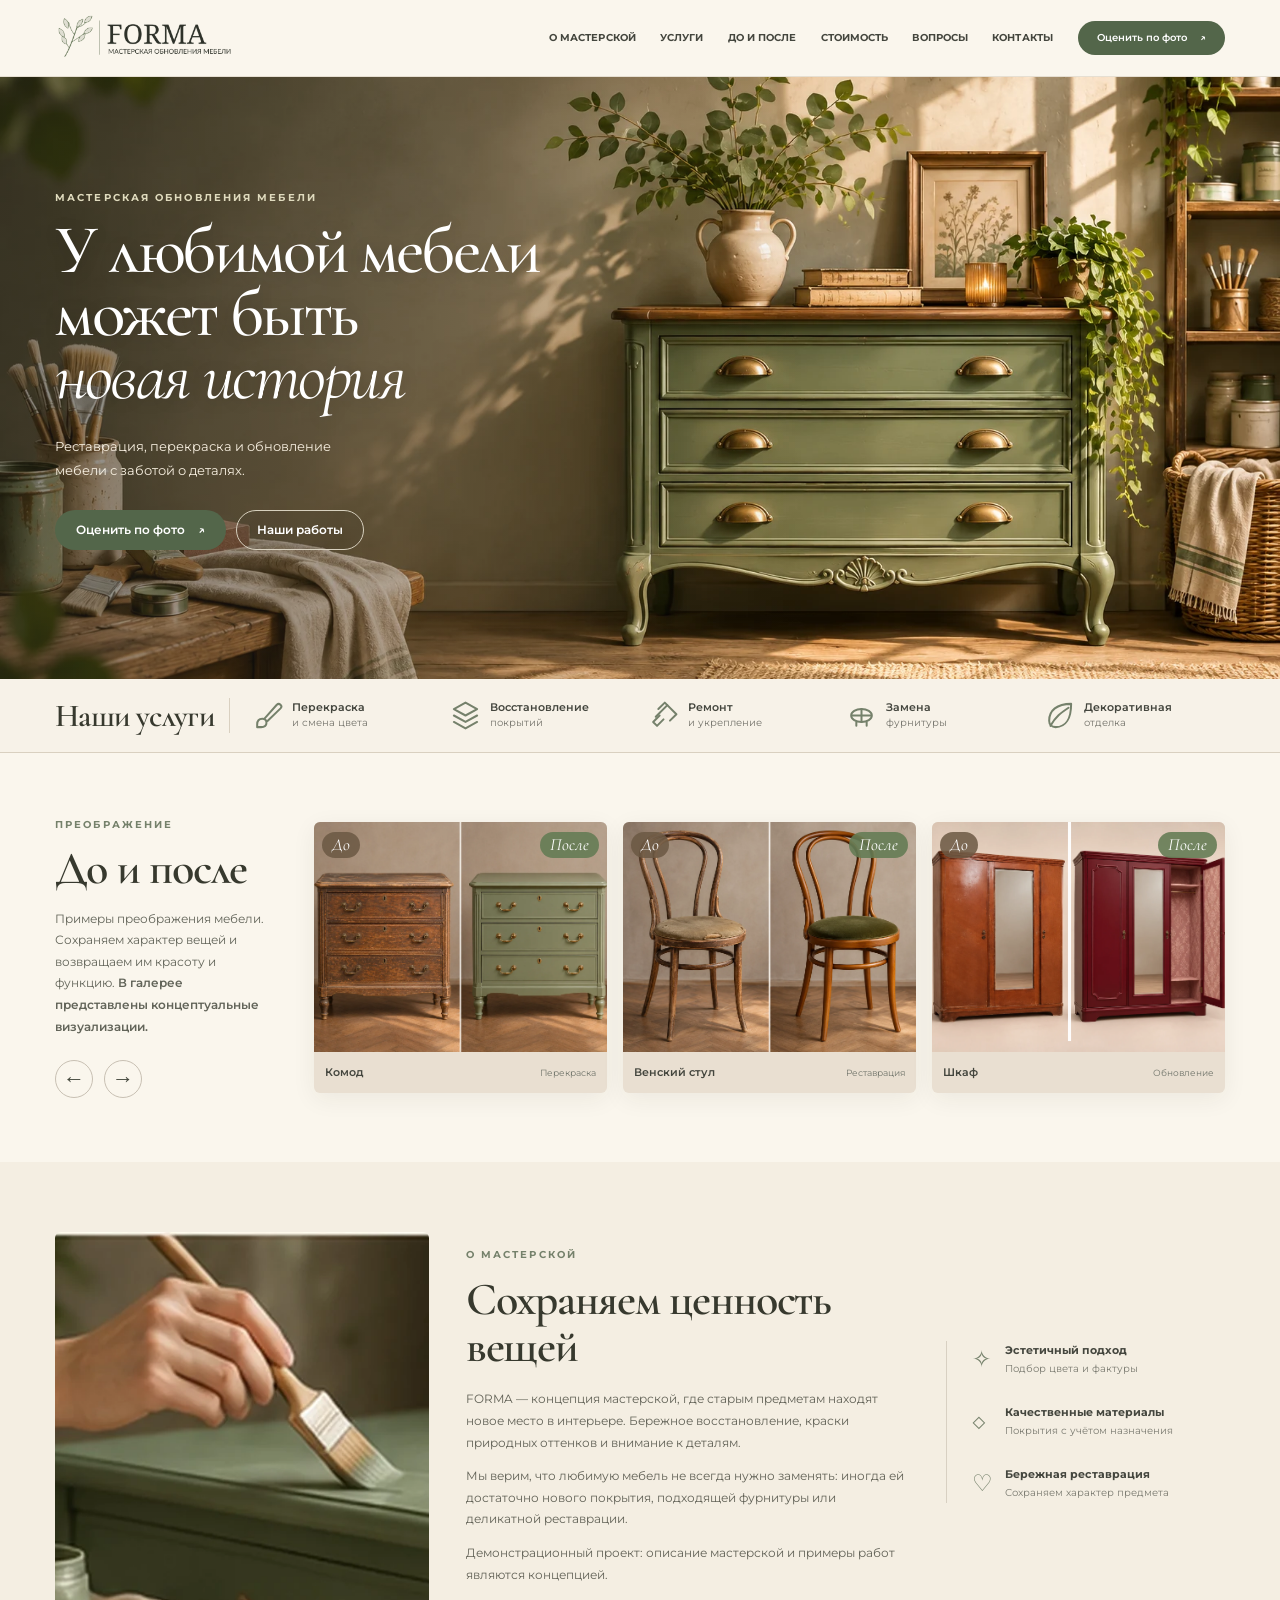
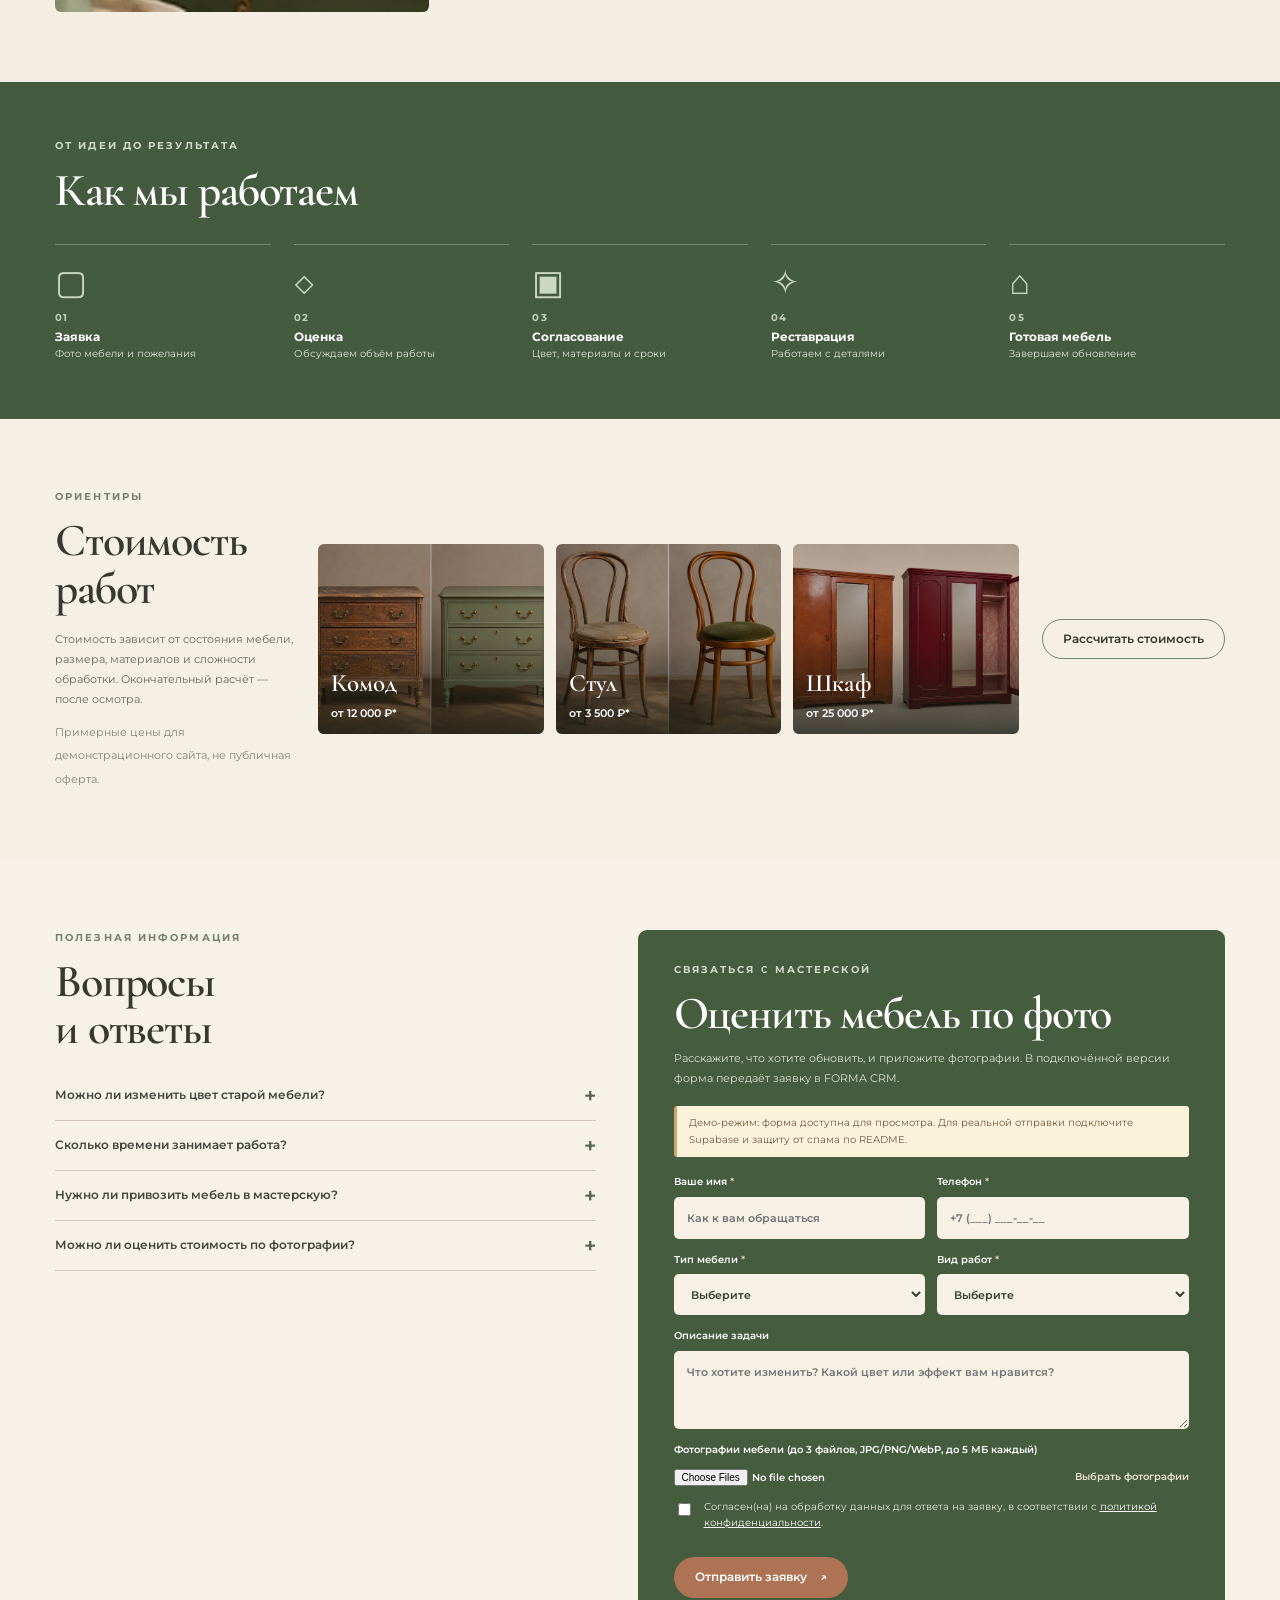
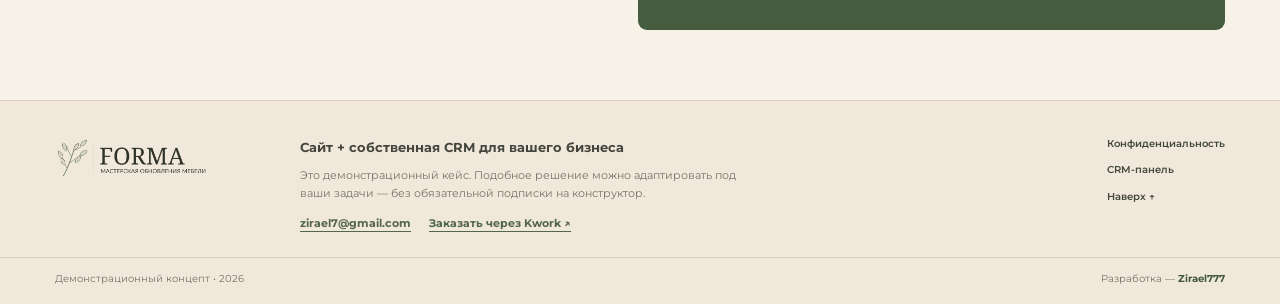
==== index.html @ cc8bc77a "Add files via upload" ====
<!doctype html>
<html lang="ru"><head>
<meta charset="utf-8"><meta name="viewport" content="width=device-width,initial-scale=1">
<meta name="description" content="FORMA — демонстрационный сайт мастерской реставрации, перекраски и обновления мебели.">
<meta name="theme-color" content="#F3EBDD"><title>FORMA — мастерская обновления мебели</title>
<link rel="icon" href="assets/favicon.png" type="image/png">
<link rel="preconnect" href="https://fonts.googleapis.com"><link rel="preconnect" href="https://fonts.gstatic.com" crossorigin>
<link href="https://fonts.googleapis.com/css2?family=Cormorant+Garamond:wght@400;500;600;700&family=Montserrat:wght@400;500;600;700&display=swap" rel="stylesheet">
<link rel="stylesheet" href="css/style.css"><script src="js/config.js" defer></script><script src="js/site.js" defer></script>
</head><body>
<a href="#main" class="skip">Перейти к содержимому</a>
<header class="header" id="top"><div class="wrap nav"><a class="brand" href="#top" aria-label="FORMA — наверх"><img src="assets/logo.png" alt="FORMA — мастерская обновления мебели"></a>
<button class="menu-toggle" id="menu-toggle" aria-expanded="false" aria-controls="nav-links" aria-label="Открыть меню"><span></span><span></span><span></span></button>
<nav class="nav-links" id="nav-links" aria-label="Навигация"><a href="#about">О мастерской</a><a href="#services">Услуги</a><a href="#works">До и после</a><a href="#pricing">Стоимость</a><a href="#faq">Вопросы</a><a href="#contact">Контакты</a></nav>
<a class="button button-primary nav-cta" href="#contact">Оценить по фото <span aria-hidden="true">↗</span></a></div></header>
<main id="main">
<section class="hero" aria-label="Мастерская реставрации мебели"><div class="hero-shade"></div><div class="wrap hero-inner"><div class="hero-copy"><p class="eyebrow hero-eyebrow">Мастерская обновления мебели</p><h1>У любимой мебели<br>может быть<br><em>новая история</em></h1><p class="hero-text">Реставрация, перекраска и обновление мебели с заботой о деталях.</p><div class="hero-actions"><a class="button button-primary" href="#contact">Оценить по фото <span aria-hidden="true">↗</span></a><a class="button button-outline-light" href="#works">Наши работы</a></div></div></div></section>
<section class="services" id="services"><div class="wrap services-line"><h2>Наши услуги</h2><div class="services-mini"><div class="service-item"><svg class="service-icon" viewBox="0 0 24 24" fill="none" stroke="currentColor" stroke-width="1.5" stroke-linecap="round" stroke-linejoin="round" aria-hidden="true"><path d="M4 19c0-3 1.8-4.5 4-4.5 1.9 0 3.2 1.3 3.2 3.1S9.8 21 7 21H4v-2z"/><path d="M10 14 19.2 3.7a2 2 0 0 1 2.9 2.8L12 16.3"/></svg><span>Перекраска<br><small>и смена цвета</small></span></div><div class="service-item"><svg class="service-icon" viewBox="0 0 24 24" fill="none" stroke="currentColor" stroke-width="1.5" stroke-linecap="round" stroke-linejoin="round" aria-hidden="true"><path d="m12 2 9 5-9 5-9-5 9-5z"/><path d="m3 12 9 5 9-5"/><path d="m3 17 9 5 9-5"/></svg><span>Восстановление<br><small>покрытий</small></span></div><div class="service-item"><svg class="service-icon" viewBox="0 0 24 24" fill="none" stroke="currentColor" stroke-width="1.5" stroke-linecap="round" stroke-linejoin="round" aria-hidden="true"><path d="m9 12-5 5 3 3 5-5"/><path d="m8 7 5-5 9 9-5 5"/><path d="M15 4 6 13"/></svg><span>Ремонт<br><small>и укрепление</small></span></div><div class="service-item"><svg class="service-icon" viewBox="0 0 24 24" fill="none" stroke="currentColor" stroke-width="1.5" stroke-linecap="round" stroke-linejoin="round" aria-hidden="true"><ellipse cx="12" cy="12" rx="8" ry="5"/><path d="M12 7v10M5 12h14"/><path d="M8 17v3m8-3v3"/></svg><span>Замена<br><small>фурнитуры</small></span></div><div class="service-item"><svg class="service-icon" viewBox="0 0 24 24" fill="none" stroke="currentColor" stroke-width="1.5" stroke-linecap="round" stroke-linejoin="round" aria-hidden="true"><path d="M21 3C10 3 4 8 4 16c0 3 2 5 5 5 8 0 12-7 12-18z"/><path d="M5 20c4-7 8-10 14-14"/></svg><span>Декоративная<br><small>отделка</small></span></div></div></div></section>
<section class="works section" id="works"><div class="wrap works-grid"><div class="works-intro"><p class="eyebrow">Преображение</p><h2>До и после</h2><p>Примеры преображения мебели. Сохраняем характер вещей и возвращаем им красоту и функцию. <strong>В галерее представлены концептуальные визуализации.</strong></p><div class="gallery-controls" aria-label="Навигация по примерам работ"><button type="button" id="works-prev" class="gallery-arrow" aria-label="Предыдущая работа">←</button><button type="button" id="works-next" class="gallery-arrow" aria-label="Следующая работа">→</button></div></div><div class="works-cards">
<figure class="work-card"><img src="assets/dresser.webp" alt="Старый деревянный комод и тот же комод после перекраски в шалфейный цвет" loading="lazy"><span class="tag tag-before">До</span><span class="tag tag-after">После</span><figcaption>Комод <span>Перекраска</span></figcaption></figure>
<figure class="work-card"><img src="assets/chair.webp" alt="Венский стул до и после реставрации, с зелёным сиденьем" loading="lazy"><span class="tag tag-before">До</span><span class="tag tag-after">После</span><figcaption>Венский стул <span>Реставрация</span></figcaption></figure>
<figure class="work-card wardrobe-card"><img src="assets/wardrobe.webp" alt="Советский шкаф до и после обновления в бордовый цвет с внутренней отделкой" loading="lazy"><span class="tag tag-before">До</span><span class="tag tag-after">После</span><figcaption>Шкаф <span>Обновление</span></figcaption></figure>
</div></div></section>
<section class="about section" id="about"><div class="wrap about-grid"><div class="about-photo"><img src="assets/process.webp" alt="Работа кистью над деревянной мебелью" loading="lazy"></div><div class="about-text"><p class="eyebrow">О мастерской</p><h2>Сохраняем ценность вещей</h2><p>FORMA — концепция мастерской, где старым предметам находят новое место в интерьере. Бережное восстановление, краски природных оттенков и внимание к деталям.</p><p>Мы верим, что любимую мебель не всегда нужно заменять: иногда ей достаточно нового покрытия, подходящей фурнитуры или деликатной реставрации.</p><p class="small-muted">Демонстрационный проект: описание мастерской и примеры работ являются концепцией.</p></div><div class="about-features"><div><span>✧</span><strong>Эстетичный подход</strong><small>Подбор цвета и фактуры</small></div><div><span>◇</span><strong>Качественные материалы</strong><small>Покрытия с учётом назначения</small></div><div><span>♡</span><strong>Бережная реставрация</strong><small>Сохраняем характер предмета</small></div></div></div></section>
<section class="steps section" id="process"><div class="wrap"><p class="eyebrow eyebrow-light">От идеи до результата</p><h2>Как мы работаем</h2><div class="steps-row"><div class="step"><span class="step-icon">▢</span><b>01</b><strong>Заявка</strong><p>Фото мебели и пожелания</p></div><div class="step"><span class="step-icon">◇</span><b>02</b><strong>Оценка</strong><p>Обсуждаем объём работы</p></div><div class="step"><span class="step-icon">▣</span><b>03</b><strong>Согласование</strong><p>Цвет, материалы и сроки</p></div><div class="step"><span class="step-icon">✧</span><b>04</b><strong>Реставрация</strong><p>Работаем с деталями</p></div><div class="step"><span class="step-icon">⌂</span><b>05</b><strong>Готовая мебель</strong><p>Завершаем обновление</p></div></div></div></section>
<section class="pricing section" id="pricing"><div class="wrap pricing-layout"><div><p class="eyebrow">Ориентиры</p><h2>Стоимость<br>работ</h2><p>Стоимость зависит от состояния мебели, размера, материалов и сложности обработки. Окончательный расчёт — после осмотра.</p><small class="small-muted">Примерные цены для демонстрационного сайта, не публичная оферта.</small></div><div class="price-cards"><article class="price-card"><img src="assets/dresser.webp" alt="Комод" loading="lazy"><div><strong>Комод</strong><span>от 12 000 ₽*</span></div></article><article class="price-card"><img src="assets/chair.webp" alt="Стул" loading="lazy"><div><strong>Стул</strong><span>от 3 500 ₽*</span></div></article><article class="price-card"><img src="assets/wardrobe.webp" alt="Шкаф" loading="lazy"><div><strong>Шкаф</strong><span>от 25 000 ₽*</span></div></article></div><a class="button button-outline-dark" href="#contact">Рассчитать стоимость</a></div></section>
<section class="bottom section" id="faq"><div class="wrap bottom-grid"><div class="faq"><p class="eyebrow">Полезная информация</p><h2>Вопросы<br>и ответы</h2><details><summary>Можно ли изменить цвет старой мебели?</summary><p>Да, во многих случаях. Возможность перекраски и подходящее покрытие определяются по материалу и состоянию предмета.</p></details><details><summary>Сколько времени занимает работа?</summary><p>Срок зависит от объёма реставрации, состояния мебели и выбранной технологии покрытия.</p></details><details><summary>Нужно ли привозить мебель в мастерскую?</summary><p>Это обсуждается после предварительной оценки. Для реальной мастерской условия доставки устанавливаются отдельно.</p></details><details><summary>Можно ли оценить стоимость по фотографии?</summary><p>Да, фото и описание позволяют подготовить предварительную оценку. Окончательная стоимость согласуется после осмотра.</p></details></div>
<div class="contact-panel" id="contact"><div class="contact-panel-head"><p class="eyebrow eyebrow-light">Связаться с мастерской</p><h2>Оценить мебель по фото</h2><p>Расскажите, что хотите обновить, и приложите фотографии. В подключённой версии форма передаёт заявку в FORMA CRM.</p></div>
<div id="demo-alert" class="demo-alert" role="status">Демо-режим: форма доступна для просмотра. Для реальной отправки подключите Supabase и защиту от спама по README.</div>
<form id="order-form" novalidate><div class="form-two"><label>Ваше имя <span>*</span><input name="customer_name" required minlength="2" maxlength="150" placeholder="Как к вам обращаться" autocomplete="name"></label><label>Телефон <span>*</span><input name="phone" type="tel" required minlength="5" maxlength="40" placeholder="+7 (___) ___-__-__" autocomplete="tel"></label></div><div class="form-two"><label>Тип мебели <span>*</span><select name="furniture_type" required><option value="">Выберите</option><option>Комод</option><option>Стул</option><option>Шкаф</option><option>Стол</option><option>Другое</option></select></label><label>Вид работ <span>*</span><select name="service_type" required><option value="">Выберите</option><option>Реставрация</option><option>Перекраска</option><option>Декоративная отделка</option><option>Ремонт</option><option>Консультация</option></select></label></div><label>Описание задачи<textarea name="description" maxlength="5000" rows="3" placeholder="Что хотите изменить? Какой цвет или эффект вам нравится?"></textarea></label><label class="file-picker">Фотографии мебели (до 3 файлов, JPG/PNG/WebP, до 5 МБ каждый)<input name="photos" id="photos" type="file" accept="image/jpeg,image/png,image/webp" multiple><span id="file-count">Выбрать фотографии</span></label><label class="agree"><input type="checkbox" name="consent" required><span>Согласен(на) на обработку данных для ответа на заявку, в соответствии с <a href="privacy.html" target="_blank">политикой конфиденциальности</a>.</span></label><div id="turnstile-container" class="captcha-slot"></div><div class="form-actions"><button class="button button-terracotta" id="submit-order" type="submit">Отправить заявку <span aria-hidden="true">↗</span></button><p id="form-message" class="form-message" role="status" aria-live="polite"></p></div></form>
</div></div></section>
</main><footer class="footer"><div class="wrap footer-grid"><a class="footer-logo" href="#top"><img src="assets/logo.png" alt="FORMA"></a><div class="footer-pitch"><strong>Сайт + собственная CRM для вашего бизнеса</strong><p>Это демонстрационный кейс. Подобное решение можно адаптировать под ваши задачи — без обязательной подписки на конструктор.</p><div class="footer-contact"><a href="mailto:zirael7@gmail.com">zirael7@gmail.com</a><a href="https://kwork.ru/" target="_blank" rel="noopener noreferrer" title="Kwork — найдите исполнителя Zirael777">Заказать через Kwork ↗</a></div></div><div class="footer-links"><a href="privacy.html">Конфиденциальность</a><a href="crm/">CRM-панель</a><a href="#top">Наверх ↑</a></div></div><div class="wrap footer-credit"><span>Демонстрационный концепт • 2026</span><span>Разработка — <strong>Zirael777</strong></span></div></footer>
</body></html>
---- css/style.css ----
:root{--cream:#f3ebdd;--cream2:#faf6ed;--paper:#f8f3e9;--ink:#37392e;--text:#44463e;--sage:#75816b;--sageDark:#53664a;--line:#d9d0c0;--terracotta:#ae7354;--forest:#465c3e;--serif:'Cormorant Garamond',Georgia,serif;--sans:'Montserrat',Arial,sans-serif}*{box-sizing:border-box}html{scroll-behavior:smooth;scroll-padding-top:78px}body{margin:0;background:var(--cream);font-family:var(--sans);font-size:14px;color:var(--ink);line-height:1.65}a{color:inherit;text-decoration:none}img{max-width:100%;display:block}button,input,textarea,select{font:inherit}button{cursor:pointer}h1,h2,h3,p{margin-top:0}h1,h2,h3{line-height:1.05;font-family:var(--serif);font-weight:600;letter-spacing:-.03em}h2{font-size:clamp(36px,3.3vw,54px)}.wrap{max-width:1370px;margin:auto;padding-inline:clamp(18px,4.3vw,70px)}.section{padding-block:clamp(54px,5vw,88px)}.eyebrow{font-size:10px;font-weight:700;letter-spacing:.21em;text-transform:uppercase;color:var(--sage);margin-bottom:12px}.eyebrow-light{color:#cfdbc9}.small-muted{color:#868477;font-size:11px}.skip{position:absolute;left:0;top:-60px;background:white;padding:12px;z-index:100}.skip:focus{top:0}.header{position:relative;z-index:20;background:var(--cream2);border-bottom:1px solid #e6dfd2}.nav{height:76px;display:flex;align-items:center;gap:25px;justify-content:space-between}.brand{width:196px;flex-shrink:0}.brand img{width:100%;height:auto}.nav-links{display:flex;gap:24px;align-items:center;margin-left:auto}.nav-links a{font-size:10px;font-weight:700;letter-spacing:.01em;text-transform:uppercase;white-space:nowrap;transition:color .15s}.nav-links a:hover,.nav-links a:focus-visible{color:var(--sage)}.button{display:inline-flex;align-items:center;justify-content:center;gap:13px;border-radius:99px;padding:12px 20px;border:1px solid transparent;font-size:12px;font-weight:600;line-height:1.2;white-space:nowrap;transition:transform .18s,background .18s}.button:hover{transform:translateY(-2px)}.button:focus-visible,.nav-links a:focus-visible,.menu-toggle:focus-visible{outline:2px solid var(--terracotta);outline-offset:3px}.button-primary{background:var(--sageDark);color:#fff}.button-primary:hover{background:#405d37}.nav-cta{font-size:10px;padding:10px 18px}.button-outline-light{border-color:#d7d0be;color:#fff;background:#3f3b3029}.button-outline-light:hover{background:#fff2}.button-outline-dark{border:1px solid #76816b;color:var(--ink);background:transparent}.button-terracotta{background:var(--terracotta);color:#fff}.button-terracotta:hover{background:#975f42}.menu-toggle{display:none;background:none;border:0;width:43px;height:43px;flex-direction:column;justify-content:center;gap:5px}.menu-toggle span{height:2px;background:var(--ink);width:22px;display:block}.hero{height:clamp(570px,47vw,720px);position:relative;background-image:url('../assets/hero.webp');background-position:center;background-size:cover;color:#fff}.hero-shade{position:absolute;inset:0;background:linear-gradient(90deg,rgba(33,32,25,.54) 0%,rgba(40,37,26,.34) 29%,rgba(32,30,24,0) 63%)}.hero-inner{position:relative;height:100%;display:flex;align-items:center}.hero-copy{max-width:540px;padding-bottom:15px}.hero-eyebrow{color:#e0dbbe}.hero h1{font-size:clamp(54px,5.4vw,83px);line-height:.88;font-weight:500;letter-spacing:-.045em;text-shadow:0 2px 18px rgba(18,18,16,.16);margin-bottom:26px}.hero h1 em{font-weight:400;font-style:italic}.hero-text{font-size:13px;line-height:1.9;max-width:290px;color:#f8f0e1;margin-bottom:27px}.hero-actions{display:flex;gap:10px}.services{background:#f7f2e8;padding-block:22px;border-bottom:1px solid var(--line)}.services-line{display:flex;align-items:center;gap:35px}.services h2{font-size:26px;flex:0 0 165px;margin:0;font-weight:700}.services-mini{display:flex;align-items:center;justify-content:space-between;flex:1;gap:15px}.services-mini>div{display:flex;align-items:center;gap:8px;font-weight:600;font-size:11px;line-height:1.3;min-width:0}.services-mini small{font-weight:400;color:#6b6d61;font-size:10px}.service-symbol{color:var(--sage);font-size:28px;line-height:1}.works{background:var(--cream2)}.works-grid{display:grid;grid-template-columns:230px minmax(0,1fr);align-items:start;gap:25px}.works-intro h2{font-size:43px;margin-bottom:14px}.works-intro>p:not(.eyebrow){font-size:12px;line-height:1.9;color:#626459}.works-intro strong{font-weight:600}.inline-link{font-size:11px;border-bottom:1px solid var(--sage);padding-bottom:5px;color:var(--sageDark);font-weight:700}.works-cards{display:grid;grid-template-columns:repeat(3,minmax(0,1fr));gap:16px}.work-card{margin:0;position:relative;overflow:hidden;border-radius:6px;background:#e9dfd1;box-shadow:0 6px 24px #29281e11}.work-card img{width:100%;height:230px;object-fit:cover;object-position:center;transition:transform .2s}.work-card:hover img{transform:scale(1.04)}.tag{position:absolute;top:10px;border-radius:999px;padding:3px 10px;font-size:10px;font-family:var(--serif);font-size:17px;font-style:italic;color:#fff;line-height:1.2}.tag-before{left:8px;background:#6b5944d9}.tag-after{right:8px;background:#657c55e3}.work-card figcaption{padding:11px 11px 12px;display:flex;justify-content:space-between;gap:5px;align-items:baseline;font-weight:600;font-size:11px}.work-card figcaption span{font-size:9px;font-weight:400;color:#72766c}.about{background:#f4eee2}.about-grid{display:grid;grid-template-columns:1.03fr 1.22fr .77fr;gap:37px;align-items:center}.about-photo img{width:100%;height:380px;object-fit:cover;border-radius:6px}.about-text h2{font-size:clamp(37px,3.1vw,48px);margin-bottom:20px}.about-text p:not(.eyebrow){font-size:12px;line-height:1.85;color:#626257}.about-features{display:grid;gap:24px;border-left:1px solid #d8d0c2;padding-left:25px}.about-features>div{display:grid;grid-template-columns:24px 1fr;column-gap:9px}.about-features span{grid-row:span 2;color:var(--sage);font-size:23px}.about-features strong{font-size:11px}.about-features small{font-size:10px;color:#7b7b71}.steps{background:#455b40;color:#fff}.steps h2{margin-bottom:32px;font-size:47px}.steps-row{display:grid;grid-template-columns:repeat(5,1fr);gap:23px}.step{border-top:1px solid #a5b39a85;padding-top:20px;position:relative}.step-icon{font-size:34px;line-height:1;color:#cad8c1;display:block;margin-bottom:11px}.step b{font-size:10px;letter-spacing:.13em;color:#bfd0b4;display:block}.step strong{font-size:12px;display:block}.step p{font-size:10px;color:#dce6d6;margin-bottom:0}.pricing{background:#f5efe4}.pricing-layout{display:grid;grid-template-columns:240px 1fr auto;gap:23px;align-items:center}.pricing h2{font-size:46px}.pricing-layout>div:first-child>p:not(.eyebrow){font-size:11px;color:#68675d;line-height:1.8}.price-cards{display:grid;grid-template-columns:repeat(3,1fr);gap:12px}.price-card{position:relative;min-width:0;overflow:hidden;border-radius:6px}.price-card img{width:100%;height:190px;object-fit:cover;filter:brightness(.80)}.price-card>div{position:absolute;inset:auto 0 0;padding:25px 13px 12px;background:linear-gradient(0deg,#151a13bd,transparent);display:flex;flex-direction:column;color:#fff}.price-card strong{font-family:var(--serif);font-size:25px}.price-card span{font-weight:600;font-size:11px}.bottom{background:#f7f2e8}.bottom-grid{display:grid;grid-template-columns:.92fr 1fr;gap:42px}.faq h2{font-size:49px}.faq details{padding:14px 0;border-bottom:1px solid #d2c9b8}.faq summary{list-style:none;cursor:pointer;font-weight:600;font-size:12px;display:flex;justify-content:space-between;gap:8px}.faq summary::after{content:'+';font-size:21px;color:var(--sageDark);line-height:1}.faq details[open] summary::after{content:'−'}.faq details p{font-size:11px;color:#66685c;line-height:1.8;padding-right:35px;margin:9px 0 4px}.contact-panel{background:var(--forest);padding:32px 36px;border-radius:9px;color:#fff}.contact-panel-head h2{font-size:38px;margin-bottom:10px}.contact-panel-head p:not(.eyebrow){font-size:11px;line-height:1.7;color:#d9e4d3}.demo-alert{background:#fbf2dc;color:#725e3f;border-left:3px solid #cfa46d;padding:9px 12px;margin:17px 0;font-size:10px;border-radius:3px}.contact-panel form{display:grid;gap:13px}.form-two{display:grid;grid-template-columns:1fr 1fr;gap:12px}.contact-panel label{display:block;font-size:10px;font-weight:600}.contact-panel label>span:first-child{color:#ecd5ba}.contact-panel input:not([type='checkbox']):not([type='file']),.contact-panel select,.contact-panel textarea{width:100%;display:block;background:#f6f0e5;color:#34402f;border:1px solid transparent;border-radius:5px;min-height:41px;padding:11px 12px;font-size:11px;margin-top:6px;outline-color:#d1b39d}.contact-panel textarea{resize:vertical}.file-picker{display:flex!important;align-items:center;justify-content:space-between;gap:10px;flex-wrap:wrap}.file-picker input{max-width:100%;font-size:10px}.file-picker #file-count{display:block;color:#e8e2cd;font-size:10px}.agree{display:flex!important;align-items:flex-start;gap:10px;font-weight:400!important;line-height:1.6;color:#e2ebde}.agree input{margin-top:4px;accent-color:var(--terracotta)}.agree a{color:#fff;text-decoration:underline}.form-actions{display:flex;align-items:center;gap:14px;flex-wrap:wrap}.form-actions button:disabled{opacity:.65;cursor:wait}.form-message{margin:0;font-size:11px}.captcha-slot{min-height:0}.footer{background:#f0e8da;border-top:1px solid #ddd1be}.footer-grid{display:flex;align-items:center;justify-content:space-between;gap:28px;padding-block:27px}.footer-logo img{width:158px}.footer-grid>span{font-size:10px;color:#858176}.footer-links{display:flex;gap:18px;flex-wrap:wrap;font-size:10px;font-weight:600}.privacy-page h1{font-size:54px}.privacy-page p{max-width:720px}
@media (max-width:1180px){.nav-links{gap:12px}.nav-cta{display:none}.works-grid{grid-template-columns:200px 1fr}.work-card img{height:195px}.pricing-layout{grid-template-columns:200px 1fr}.pricing-layout>.button{grid-column:2;justify-self:start}.about-grid{grid-template-columns:1fr 1.2fr}.about-features{grid-column:2;grid-template-columns:repeat(3,1fr);padding:0;border:0;gap:10px}.about-features>div{grid-template-columns:1fr}.about-features span{grid-row:auto}}@media (max-width:850px){.nav{height:69px}.brand{width:175px}.menu-toggle{display:flex;margin-left:auto}.nav-links{display:none;position:absolute;top:69px;left:0;right:0;background:var(--cream2);padding:18px 25px;box-shadow:0 14px 16px #0002;flex-direction:column;align-items:flex-start;gap:18px}.nav-links.is-open{display:flex}.hero{height:620px;background-position:64% center}.hero h1{font-size:65px}.hero-shade{background:linear-gradient(90deg,#24261995,transparent 80%)}.services-line{align-items:flex-start;flex-direction:column;gap:14px}.services h2{flex:auto}.services-mini{width:100%;display:grid;grid-template-columns:repeat(2,1fr);gap:16px}.works-grid{grid-template-columns:1fr}.works-intro{max-width:570px}.works-cards{gap:12px}.work-card img{height:220px}.about-grid{grid-template-columns:1fr 1fr;gap:24px}.about-features{grid-column:1/-1}.bottom-grid{grid-template-columns:1fr}.pricing-layout{grid-template-columns:1fr}.pricing-layout>.button{grid-column:auto}.steps-row{grid-template-columns:repeat(3,1fr);row-gap:30px}}@media (max-width:600px){.wrap{padding-inline:20px}.section{padding-block:48px}.nav{height:66px}.nav-links{top:66px}.hero{height:620px;background-position:68% center}.hero-shade{background:linear-gradient(90deg,#20241caa 0%,#25261d55 58%,transparent 100%)}.hero-inner{align-items:center}.hero-copy{max-width:355px}.hero h1{font-size:clamp(48px,12vw,63px)}.hero-text{font-size:12px;max-width:265px}.hero-eyebrow{font-size:9px}.hero-actions{flex-wrap:wrap}.hero-actions .button{font-size:11px;padding:11px 15px}.services{padding-block:23px}.services-mini{gap:16px}.services-mini>div{font-size:10px}.service-symbol{font-size:23px}.works-intro h2{font-size:45px}.works-cards{grid-template-columns:1fr;gap:22px}.work-card img{height:auto;aspect-ratio:1.6;object-fit:cover}.about-grid{grid-template-columns:1fr}.about-photo img{height:250px}.about-features{grid-column:1;grid-template-columns:1fr;gap:18px}.about-features>div{grid-template-columns:23px 1fr}.about-features span{grid-row:span 2}.steps-row{grid-template-columns:repeat(2,1fr)}.price-cards{grid-template-columns:1fr;gap:13px}.price-card img{height:185px;object-position:50% 48%}.bottom-grid{gap:28px}.contact-panel{padding:25px 19px}.contact-panel-head h2{font-size:37px}.form-two{grid-template-columns:1fr}.footer-grid{align-items:flex-start;flex-direction:column;gap:15px}.footer-logo img{width:164px}.footer-links{gap:16px}.faq h2{font-size:48px}}
[hidden]{display:none!important}


/* FORMA design refinement v2 — consistent first-approved mockup typography */
:root {
  --ink: #37392e;
  --text: #44463e;
  --sage: #75816b;
  --sageDark: #53664a;
  --cream: #f3ebdd;
}
body { color: var(--text); }
h1,h2,h3 { font-family:var(--serif); letter-spacing:-.025em; }
h2 { font-size:46px; line-height:1.03; font-weight:600; color:var(--ink); }
.hero h1 { font-weight:500; letter-spacing:-.035em; line-height:.91; }
.hero h1 em { font-weight:400; }
.hero-text { color:#f8f0e1; }
.services { padding-block:20px; }
.services-line { gap:30px; }
.services h2 { font-size:26px; font-weight:600; line-height:1.1; color:var(--ink); letter-spacing:-.02em; }
.works.section { padding-block:64px; }
.works-grid { align-items:center; }
.works-intro h2 { font-size:46px; font-weight:600; margin-bottom:15px; }
.about.section { padding-block:70px; }
.about-text h2 { font-size:46px; font-weight:600; margin-bottom:18px; }
.steps.section { padding-block:56px; }
.steps h2 { font-size:46px; font-weight:600; margin-bottom:30px; color:#fff; }
.pricing.section { padding-block:70px; }
.pricing h2 { font-size:46px; font-weight:600; margin-bottom:18px; }
.bottom.section { padding-block:70px; }
.faq h2 { font-size:46px; font-weight:600; margin-bottom:18px; }
.contact-panel-head h2 { font-size:46px; font-weight:600; color:#fff; margin-bottom:12px; }
.price-card strong { font-weight:600; }
.works-intro>p:not(.eyebrow), .about-text p:not(.eyebrow), .pricing-layout>div:first-child>p:not(.eyebrow), .contact-panel-head p:not(.eyebrow) { line-height:1.8; }
@media (max-width:850px) {
  h2, .works-intro h2, .about-text h2, .steps h2, .pricing h2, .faq h2, .contact-panel-head h2 { font-size:clamp(37px,5.4vw,46px); }
  .services h2 { font-size:26px; }
  .works-grid { align-items:start; }
}
@media (max-width:600px) {
  .section { padding-block:48px; }
  .works.section, .about.section, .steps.section, .pricing.section, .bottom.section { padding-block:48px; }
  h2, .works-intro h2, .about-text h2, .steps h2, .pricing h2, .faq h2, .contact-panel-head h2 { font-size:clamp(38px,10vw,44px); }
  .services { padding-block:21px; }
  .services h2 { font-size:26px; }
  .hero h1 { font-size:clamp(48px,12vw,63px); }
}

/* FORMA v3 — approved reference: compact service strip, gallery controls, footer */
.services { background:#f7f2e8;padding-block:19px; }
.services-line { display:grid;grid-template-columns:175px minmax(0,1fr);gap:22px;align-items:center; }
.services h2 {font-size:32px;font-weight:600;white-space:nowrap;padding-right:15px;margin:0;border-right:1px solid var(--line);}
.services-mini {display:grid;grid-template-columns:repeat(5,minmax(0,1fr));gap:17px;align-items:center;}
.services-mini .service-item {display:flex;align-items:center;gap:9px;min-width:0;font-weight:600;font-size:11px;line-height:1.4;}
.services-mini .service-item small {font-size:10px;font-weight:400;line-height:1.3;display:inline-block;color:#77766e;}
.service-icon {width:31px;height:31px;flex:0 0 31px;color:var(--sage);stroke-width:1.55;}
.works-grid {grid-template-columns:235px minmax(0,1fr);gap:24px;}
.works-intro h2 {font-size:46px;}
.works-intro>p:not(.eyebrow){max-width:216px;}
.gallery-controls {display:flex;gap:11px;align-items:center;margin-top:23px;}
.gallery-arrow {height:38px;width:38px;border:1px solid #c8c0b3;border-radius:50%;background:transparent;color:#44483d;display:grid;place-items:center;font-size:22px;font-family:Arial,sans-serif;line-height:1;transition:background .16s,border-color .16s,transform .16s;}
.gallery-arrow:hover {background:#e8e4da;border-color:var(--sage);transform:translateY(-1px)}
.gallery-arrow:focus-visible{outline:2px solid var(--sageDark);outline-offset:3px}
.wardrobe-card::after {content:"";position:absolute;z-index:2;left:46.35%;top:0;bottom:52px;width:3px;background:rgba(255,255,255,.94);pointer-events:none;box-shadow:0 0 1px #ffffff80;}
.works-cards .work-card {scroll-margin-inline:12px;}
.footer-grid {display:grid;grid-template-columns:205px minmax(280px,1fr) auto;align-items:start;column-gap:40px;padding-block:35px 25px;}
.footer-logo img {width:168px}
.footer-pitch strong {font-size:13px;font-weight:700;}
.footer-pitch p {font-size:11px;line-height:1.65;color:#777469;max-width:445px;margin:7px 0 12px;}
.footer-contact {display:flex;gap:18px;flex-wrap:wrap;color:var(--sageDark);font-size:11px;font-weight:700;}
.footer-contact a {text-decoration:underline;text-underline-offset:4px;}
.footer-links {display:flex;flex-direction:column;align-items:flex-start;gap:10px;}
.footer-links a:hover,.footer-contact a:hover{color:#283d2c;}
.footer-credit{display:flex;justify-content:space-between;align-items:center;gap:12px;border-top:1px solid #d9d0c0;padding-block:13px 16px;color:#777469;font-size:10px;}
.footer-credit strong {color:#42583d;}
@media(max-width:1180px){.services-line{grid-template-columns:160px minmax(0,1fr);gap:14px}.services-mini{gap:10px}.services-mini .service-item{gap:6px;font-size:10px}.service-icon{width:24px;height:24px;flex-basis:24px}}
@media(max-width:850px){.services-line{display:flex;flex-direction:column;align-items:flex-start;gap:16px}.services h2{border:0;padding:0}.services-mini{width:100%;grid-template-columns:repeat(3,minmax(0,1fr));gap:14px}.footer-grid{grid-template-columns:175px 1fr;row-gap:18px}.footer-links{grid-column:2}}
@media(max-width:600px){.services h2{font-size:29px}.services-mini{grid-template-columns:repeat(2,minmax(0,1fr));gap:14px}.services-mini .service-item{font-size:11px}.works-intro>p:not(.eyebrow){max-width:470px}.gallery-controls{margin-top:15px}.wardrobe-card::after{bottom:43px}.footer-grid{grid-template-columns:1fr;gap:21px}.footer-links{grid-column:auto;flex-direction:row;flex-wrap:wrap;gap:14px}.footer-credit{flex-direction:column;align-items:flex-start}}
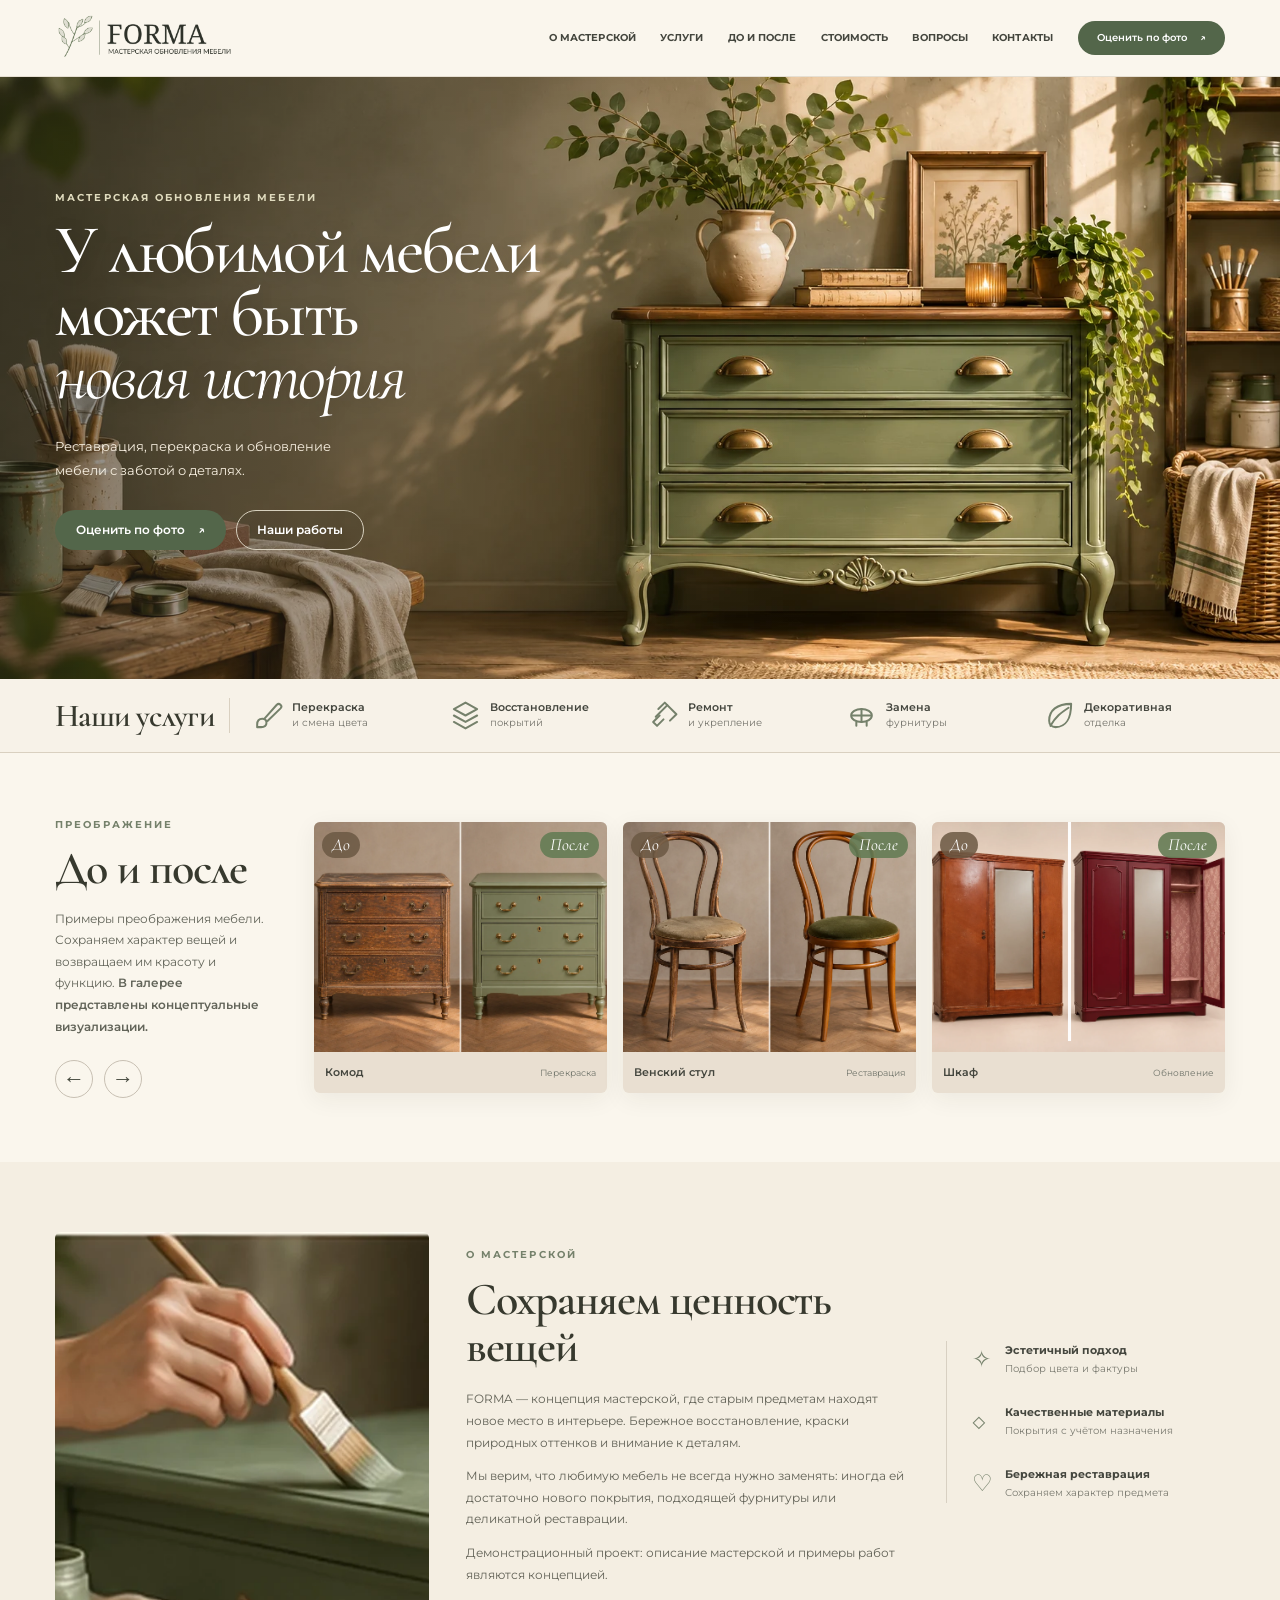
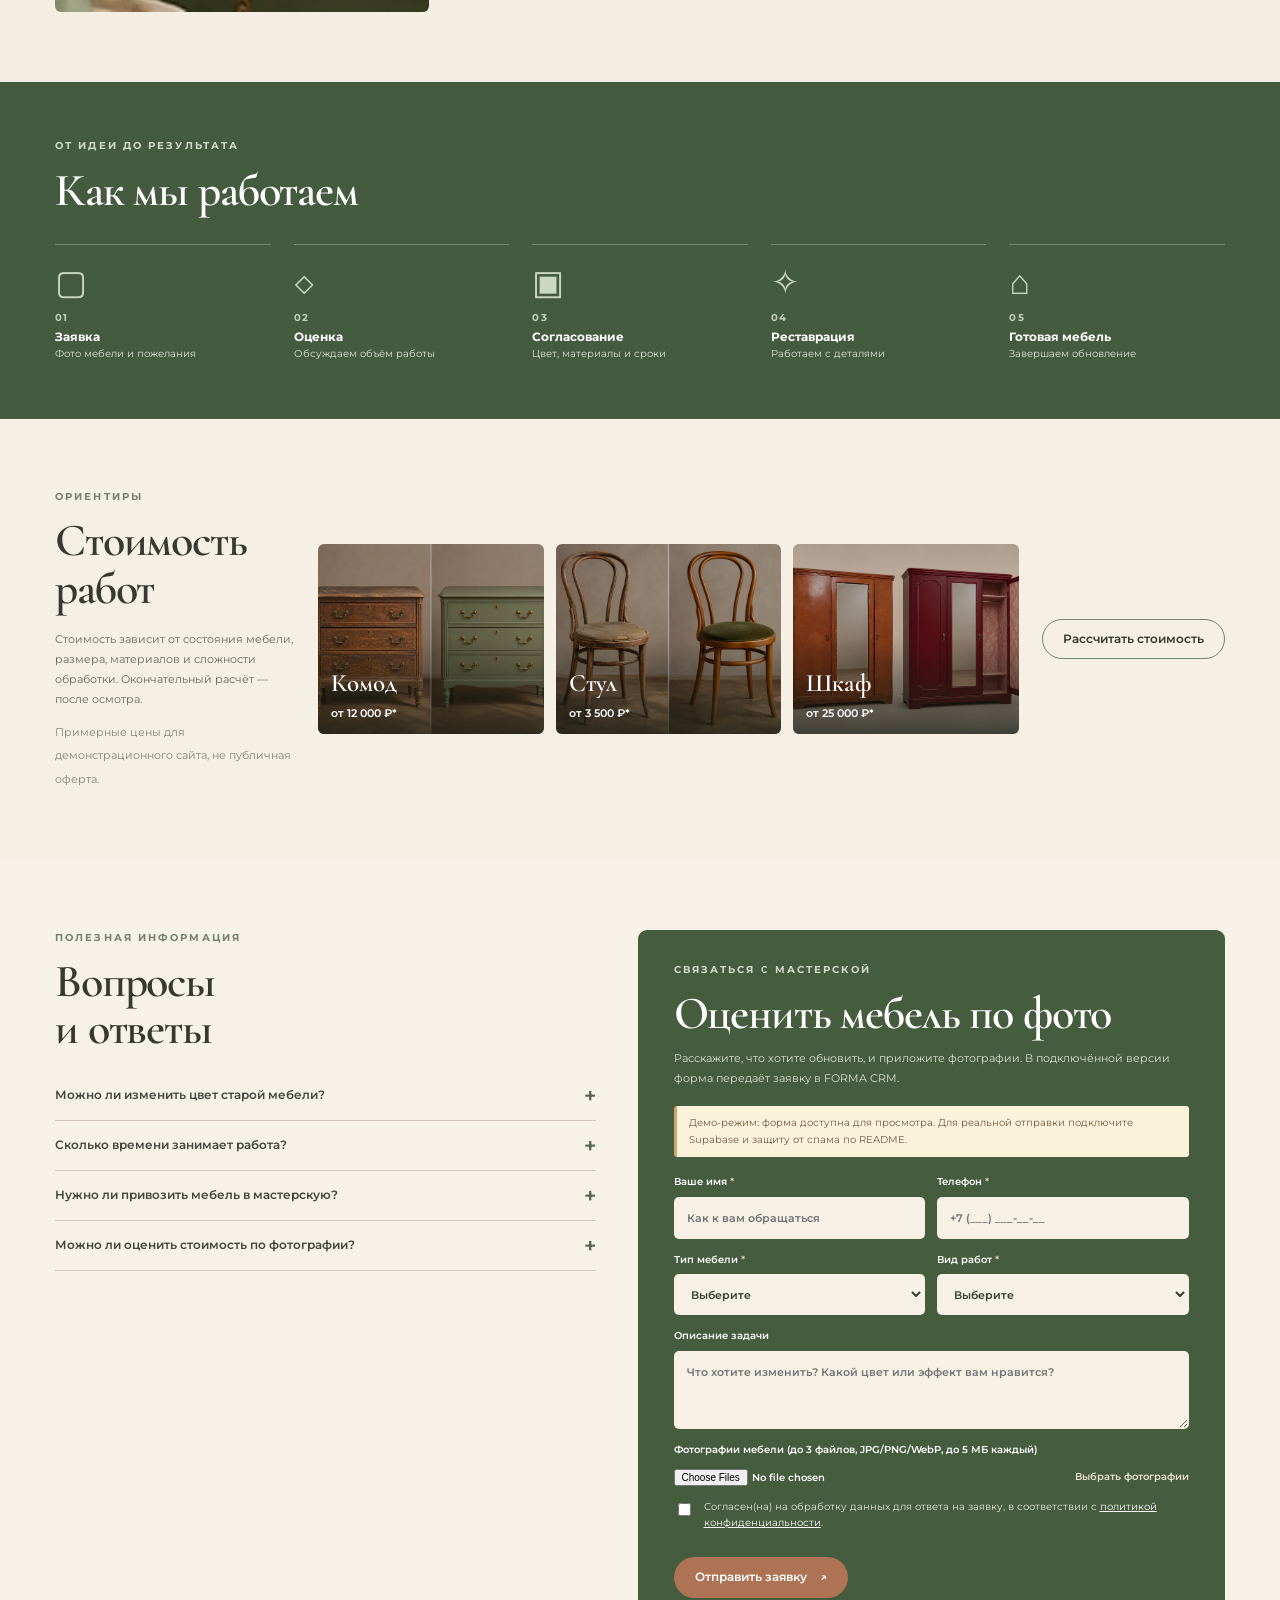
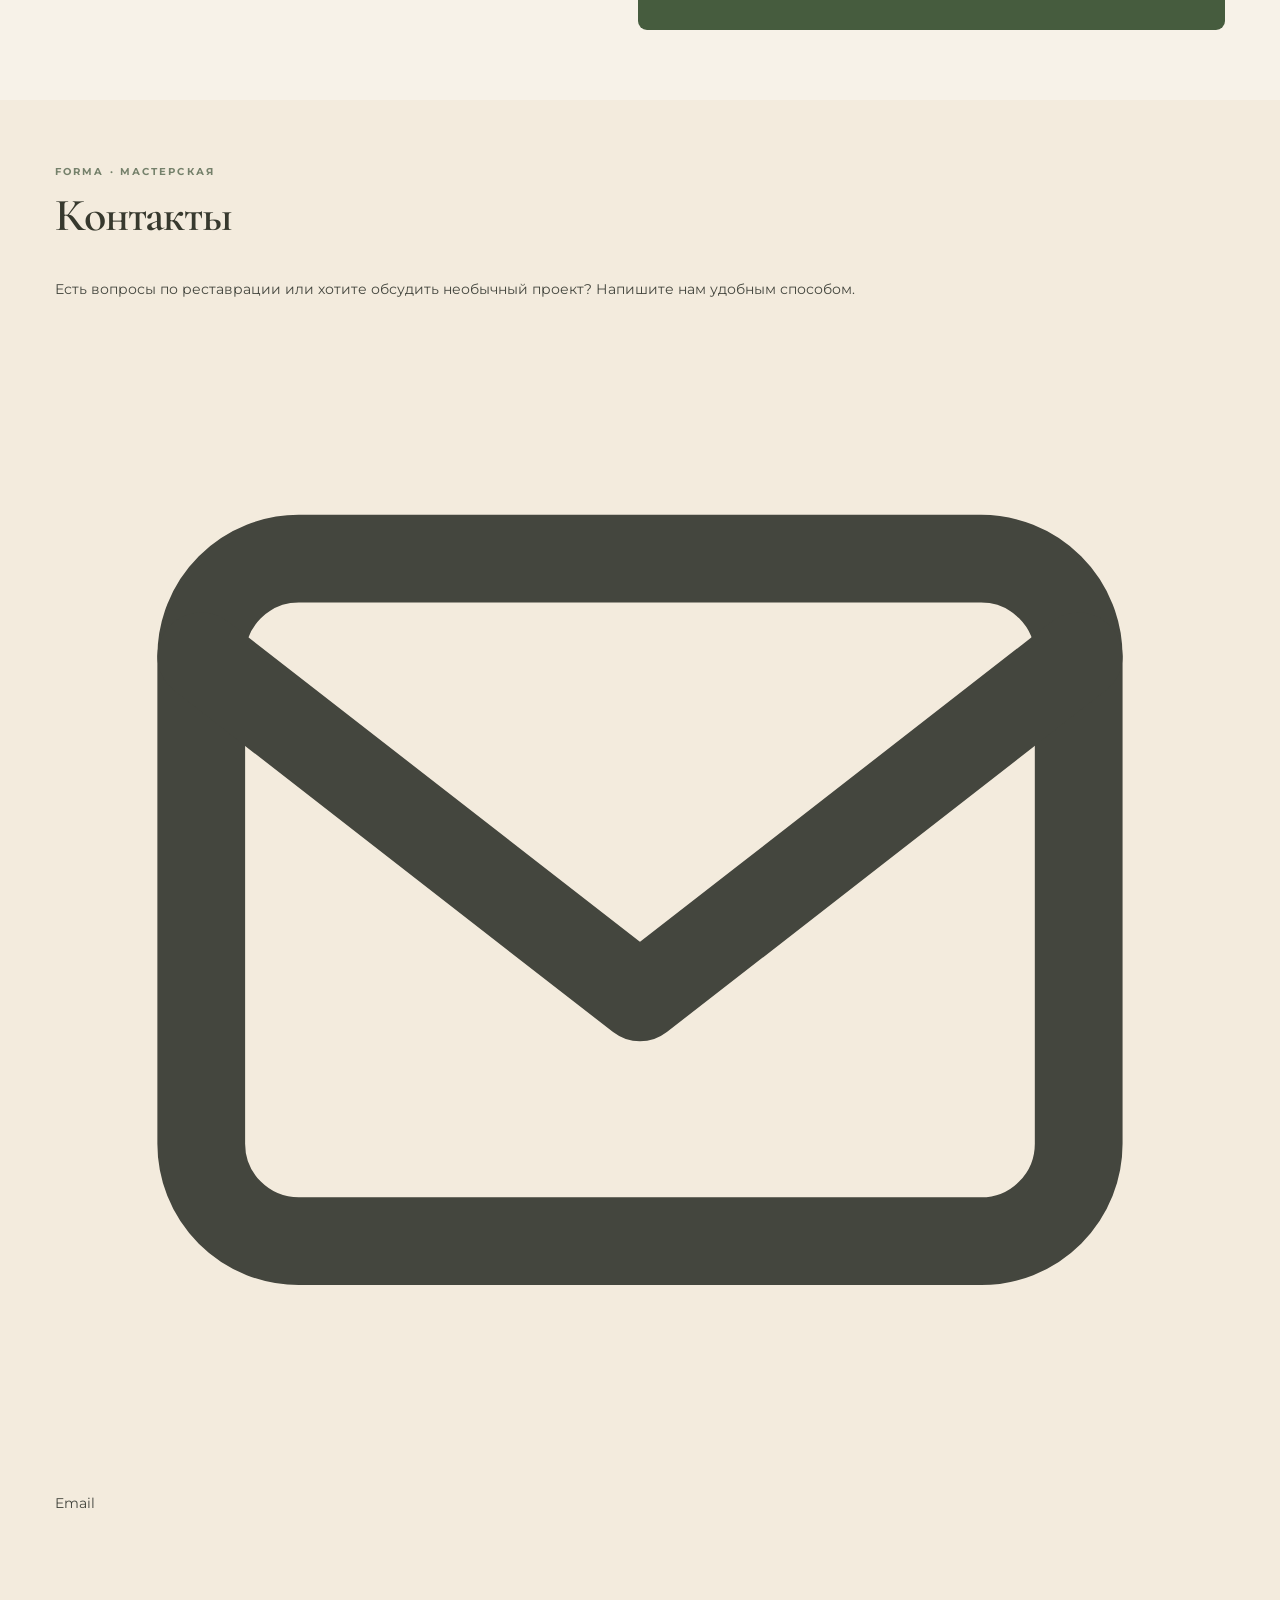
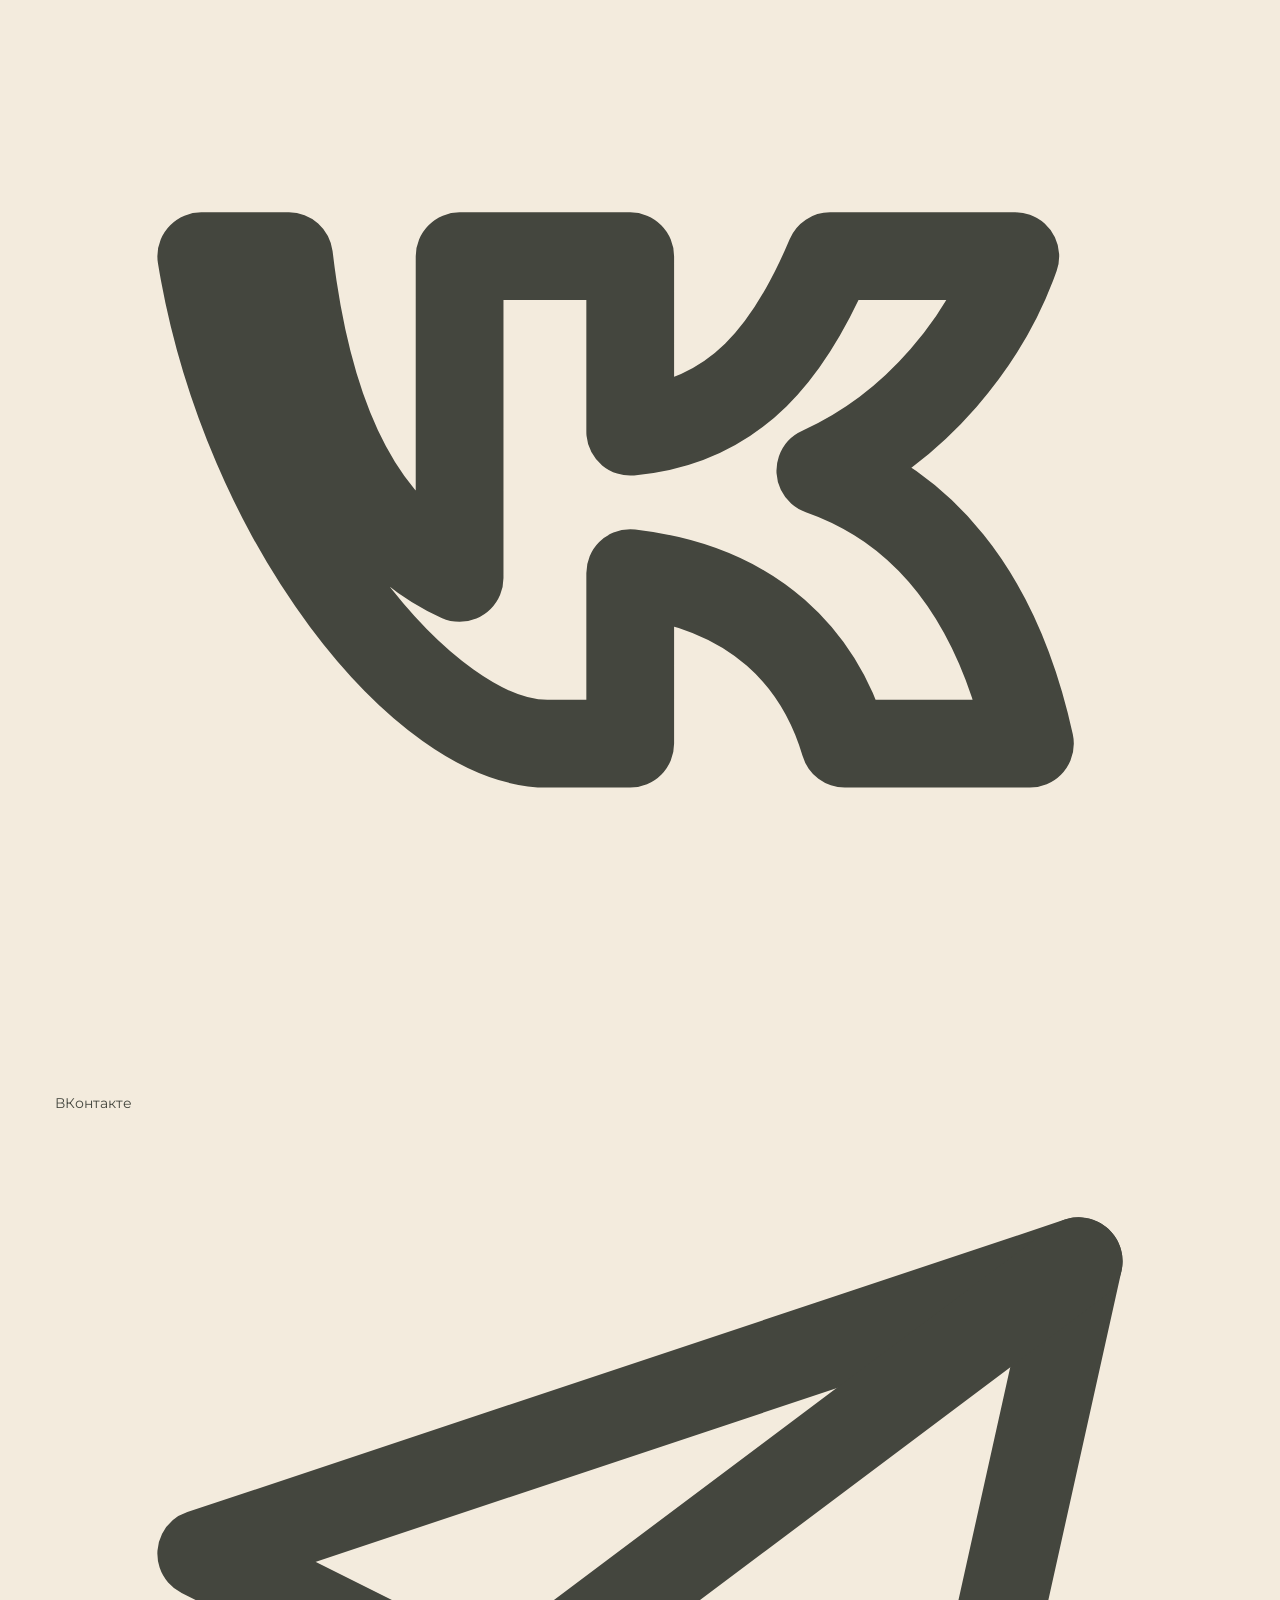
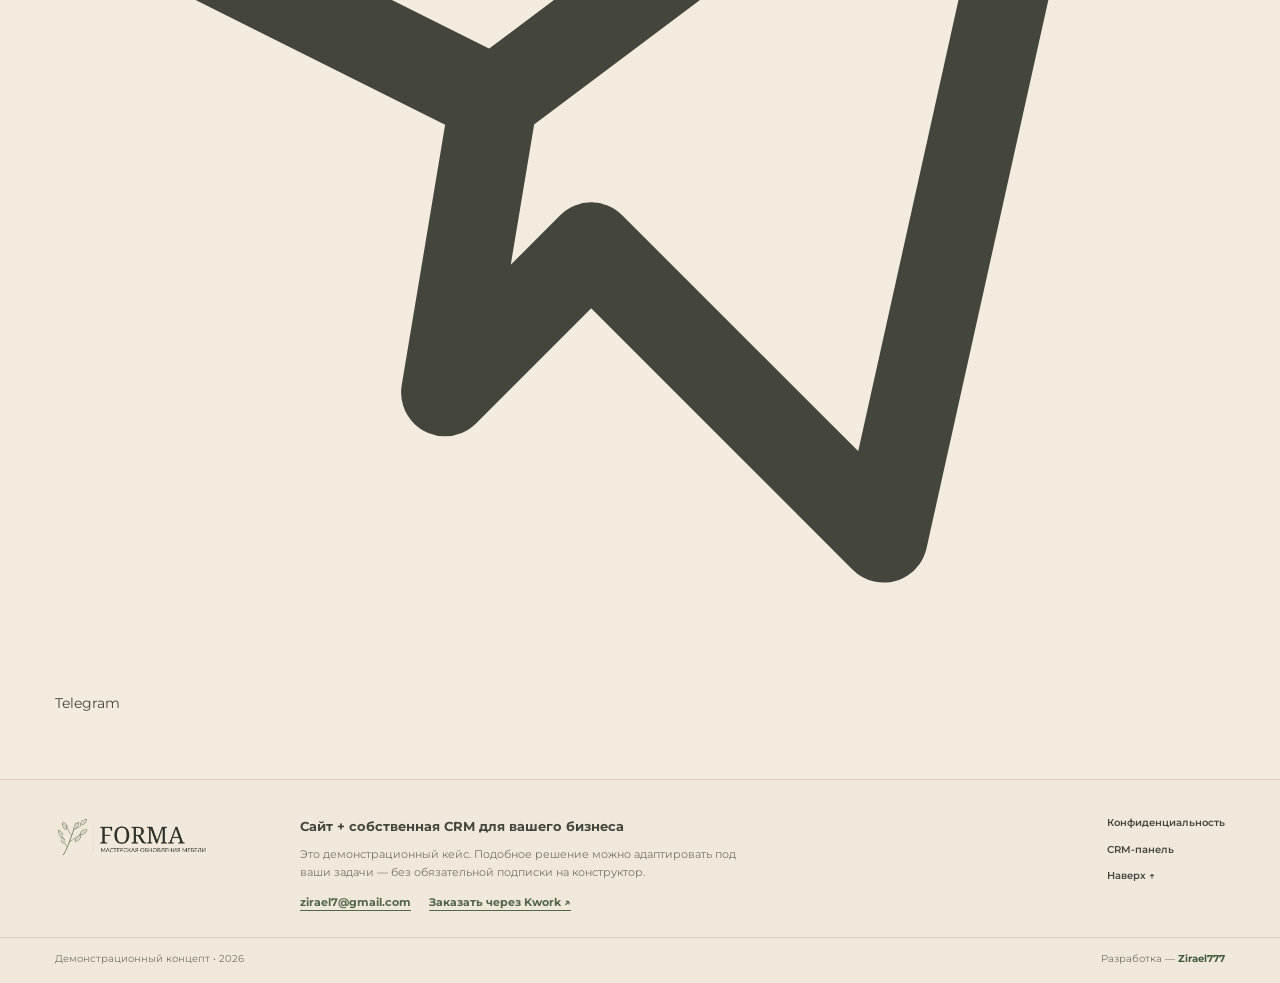
==== commit 6ccbe953: "Update index.html" ====
--- a/index.html
+++ b/index.html
@@ -11,7 +11,7 @@
 <a href="#main" class="skip">Перейти к содержимому</a>
 <header class="header" id="top"><div class="wrap nav"><a class="brand" href="#top" aria-label="FORMA — наверх"><img src="assets/logo.png" alt="FORMA — мастерская обновления мебели"></a>
 <button class="menu-toggle" id="menu-toggle" aria-expanded="false" aria-controls="nav-links" aria-label="Открыть меню"><span></span><span></span><span></span></button>
-<nav class="nav-links" id="nav-links" aria-label="Навигация"><a href="#about">О мастерской</a><a href="#services">Услуги</a><a href="#works">До и после</a><a href="#pricing">Стоимость</a><a href="#faq">Вопросы</a><a href="#contact">Контакты</a></nav>
+<nav class="nav-links" id="nav-links" aria-label="Навигация"><a href="#about">О мастерской</a><a href="#services">Услуги</a><a href="#works">До и после</a><a href="#pricing">Стоимость</a><a href="#faq">Вопросы</a><a href="#contacts">Контакты</a></nav>
 <a class="button button-primary nav-cta" href="#contact">Оценить по фото <span aria-hidden="true">↗</span></a></div></header>
 <main id="main">
 <section class="hero" aria-label="Мастерская реставрации мебели"><div class="hero-shade"></div><div class="wrap hero-inner"><div class="hero-copy"><p class="eyebrow hero-eyebrow">Мастерская обновления мебели</p><h1>У любимой мебели<br>может быть<br><em>новая история</em></h1><p class="hero-text">Реставрация, перекраска и обновление мебели с заботой о деталях.</p><div class="hero-actions"><a class="button button-primary" href="#contact">Оценить по фото <span aria-hidden="true">↗</span></a><a class="button button-outline-light" href="#works">Наши работы</a></div></div></div></section>
@@ -29,5 +29,6 @@
 <div id="demo-alert" class="demo-alert" role="status">Демо-режим: форма доступна для просмотра. Для реальной отправки подключите Supabase и защиту от спама по README.</div>
 <form id="order-form" novalidate><div class="form-two"><label>Ваше имя <span>*</span><input name="customer_name" required minlength="2" maxlength="150" placeholder="Как к вам обращаться" autocomplete="name"></label><label>Телефон <span>*</span><input name="phone" type="tel" required minlength="5" maxlength="40" placeholder="+7 (___) ___-__-__" autocomplete="tel"></label></div><div class="form-two"><label>Тип мебели <span>*</span><select name="furniture_type" required><option value="">Выберите</option><option>Комод</option><option>Стул</option><option>Шкаф</option><option>Стол</option><option>Другое</option></select></label><label>Вид работ <span>*</span><select name="service_type" required><option value="">Выберите</option><option>Реставрация</option><option>Перекраска</option><option>Декоративная отделка</option><option>Ремонт</option><option>Консультация</option></select></label></div><label>Описание задачи<textarea name="description" maxlength="5000" rows="3" placeholder="Что хотите изменить? Какой цвет или эффект вам нравится?"></textarea></label><label class="file-picker">Фотографии мебели (до 3 файлов, JPG/PNG/WebP, до 5 МБ каждый)<input name="photos" id="photos" type="file" accept="image/jpeg,image/png,image/webp" multiple><span id="file-count">Выбрать фотографии</span></label><label class="agree"><input type="checkbox" name="consent" required><span>Согласен(на) на обработку данных для ответа на заявку, в соответствии с <a href="privacy.html" target="_blank">политикой конфиденциальности</a>.</span></label><div id="turnstile-container" class="captcha-slot"></div><div class="form-actions"><button class="button button-terracotta" id="submit-order" type="submit">Отправить заявку <span aria-hidden="true">↗</span></button><p id="form-message" class="form-message" role="status" aria-live="polite"></p></div></form>
 </div></div></section>
+<section class="contacts-section section" id="contacts" aria-labelledby="contacts-title"><div class="wrap contacts-layout"><div class="contacts-content"><p class="eyebrow">FORMA · мастерская</p><h2 id="contacts-title">Контакты</h2><p class="contacts-description">Есть вопросы по реставрации или хотите обсудить необычный проект? Напишите нам удобным способом.</p><div class="contacts-socials" aria-label="Способы связи (демонстрация дизайна)"><span class="contacts-chip"><svg viewBox="0 0 24 24" fill="none" stroke="currentColor" stroke-width="1.8" stroke-linecap="round" stroke-linejoin="round" aria-hidden="true"><rect x="3" y="5" width="18" height="14" rx="2"/><path d="m3 7 9 7 9-7"/></svg>Email</span><span class="contacts-chip"><svg viewBox="0 0 24 24" fill="none" stroke="currentColor" stroke-width="1.8" stroke-linecap="round" stroke-linejoin="round" aria-hidden="true"><path d="M3 7c.9 5.5 4.6 10 7.1 10h1.7v-3.5c2.6.3 3.9 1.8 4.4 3.5H20c-.7-3.2-2.3-4.9-4.3-5.6 2-.9 3.4-2.7 4-4.4h-3.8c-.8 1.9-1.9 3.4-4.1 3.6V7H8.3v6.6C6.3 12.7 5.2 10.4 4.8 7H3Z"/></svg>ВКонтакте</span><span class="contacts-chip"><svg viewBox="0 0 24 24" fill="none" stroke="currentColor" stroke-width="1.8" stroke-linecap="round" stroke-linejoin="round" aria-hidden="true"><path d="m21 3-4 18-6-6-3 3 1-6-6-3 18-6Z"/><path d="m9 12 12-9"/></svg>Telegram</span></div></div></div></section>
 </main><footer class="footer"><div class="wrap footer-grid"><a class="footer-logo" href="#top"><img src="assets/logo.png" alt="FORMA"></a><div class="footer-pitch"><strong>Сайт + собственная CRM для вашего бизнеса</strong><p>Это демонстрационный кейс. Подобное решение можно адаптировать под ваши задачи — без обязательной подписки на конструктор.</p><div class="footer-contact"><a href="mailto:zirael7@gmail.com">zirael7@gmail.com</a><a href="https://kwork.ru/" target="_blank" rel="noopener noreferrer" title="Kwork — найдите исполнителя Zirael777">Заказать через Kwork ↗</a></div></div><div class="footer-links"><a href="privacy.html">Конфиденциальность</a><a href="crm/">CRM-панель</a><a href="#top">Наверх ↑</a></div></div><div class="wrap footer-credit"><span>Демонстрационный концепт • 2026</span><span>Разработка — <strong>Zirael777</strong></span></div></footer>
 </body></html>
